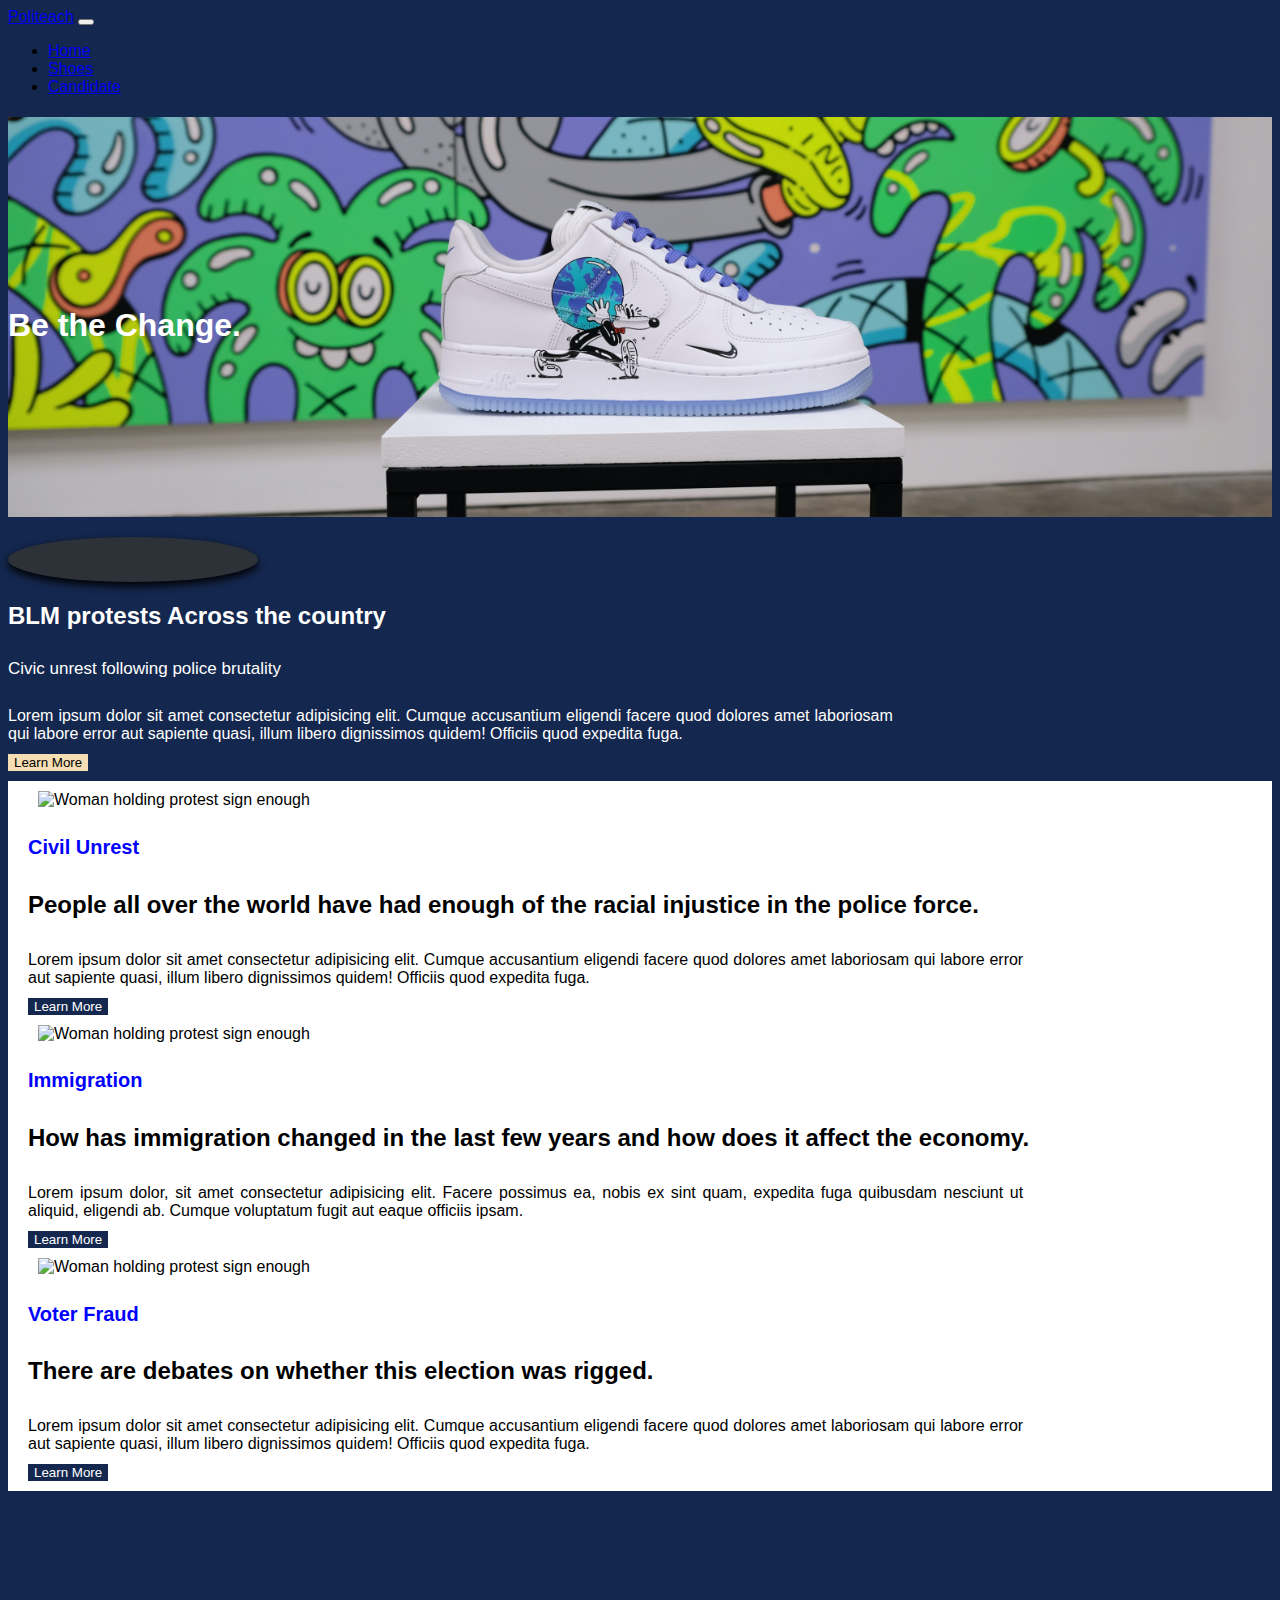
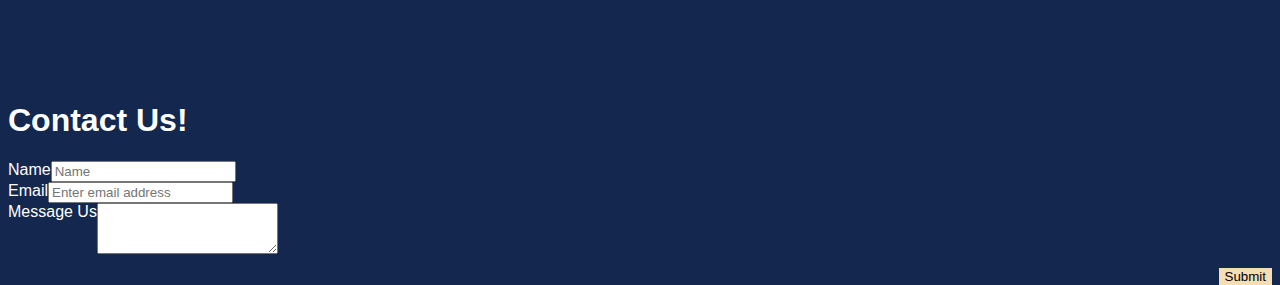
==== index.html @ 4d3fe309 "added to home page" ====
<!DOCTYPE html>
<html>
    <head>
        <title>Home Page</title>
        <!-- BOOTSTRAP CSS -->
        <link href="https://cdn.jsdelivr.net/npm/bootstrap@5.0.0-beta1/dist/css/bootstrap.min.css" rel="stylesheet" integrity="sha384-giJF6kkoqNQ00vy+HMDP7azOuL0xtbfIcaT9wjKHr8RbDVddVHyTfAAsrekwKmP1" crossorigin="anonymous">
        <!-- MY CSS -->
        <link rel="stylesheet" href="styles/styles.css">
    </head>

    <body>
      <!-- NAVIGATION -->
      <nav class="navbar navbar-expand-md navbar-dark">
        <!-- Brand -->
        <a class="navbar-brand" href="#">Politeach</a>
      
        <!-- Toggler/collapsibe Button -->
        <button class="navbar-toggler" type="button" data-toggle="collapse" data-target="#collapsibleNavbar">
          <span class="navbar-toggler-icon"></span>
        </button>
      
        <!-- Navbar links -->
        <div class="collapse navbar-collapse" id="collapsibleNavbar">
          <ul class="navbar-nav">
            <li class="nav-item">
              <a class="nav-link" href="#">Home</a>
            </li>
            <li class="nav-item">
              <a class="nav-link" href="shoes.html">Shoes</a>
            </li>
            <li class="nav-item">
              <a class="nav-link" href="Candidate.html">Candidate</a>
            </li>
          </ul>
        </div>
      </nav>
      <!-- Jumbotron -->
      <div class="jumbotron jumbotron-fluid">
        <div class="container">
          <h1 class="display-4 text-center">Be the Change.</h1>
        </div>
      </div>
      <!--Most popular or recent news article -->
      <section id="news">
        <div class="row">
          <div class="col-md-6">
            <div class="container">
              <div class="halfCircle"></div>
            </div>
          </div>
          <div class="col-md-6 .offset-md-4">
            <div class="container">
              <div class="news-article">
                <div class="news-info">
                  <h2>BLM protests Across the country</h2>
                  <h5>Civic unrest following police brutality</h5>
                  <p>Lorem ipsum dolor sit amet consectetur adipisicing elit. Cumque accusantium eligendi facere quod dolores amet laboriosam qui labore error aut sapiente quasi, illum libero dignissimos quidem! Officiis quod expedita fuga.</p>
                  <button type="button" class="btn btn-primary">Learn More</button>
                </div>
              </div>
            </div>
          </div>
        </div>
      </section>
      <!--Cards with news articles -->
      <section id="news-cards">
        <div class="row">
          <div class="col-lg-4 col-md-4 col-sm-6 col-xs-12">
            <div class="candidate">
                <div class="news-img">
                    <img src="./styles/images/enough.jpeg" alt="Woman holding protest sign enough" style="width: 350px; height: 250px;">
                </div>
                <div class="news-card">
                    <div class="news-content">
                        <h2>Civil Unrest</h2>
                        <h4>People all over the world have had enough of the racial injustice in the police force.</h3>
                        <p>Lorem ipsum dolor sit amet consectetur adipisicing elit. Cumque accusantium eligendi facere quod dolores amet laboriosam qui labore error aut sapiente quasi, illum libero dignissimos quidem! Officiis quod expedita fuga.</p>
                        <button type="button" class="btn btn-secondary">Learn More</button>
                    </div>
                </div>
            </div>
          </div>
          <div class="col-lg-4 col-md-4 col-sm-6 col-xs-12">
            <div class="candidate">
                <div class="news-img">
                    <img src="./styles/images/immigrant.jpeg" alt="Woman holding protest sign enough" style="width: 350px; height: 250px;">
                </div>
                <div class="news-card">
                    <div class="news-content">
                        <h2>Immigration</h2>
                        <h4>How has immigration changed in the last few years and how does it affect the economy.</h4>
                        <p>Lorem ipsum dolor, sit amet consectetur adipisicing elit. Facere possimus ea, nobis ex sint quam, expedita fuga quibusdam nesciunt ut aliquid, eligendi ab. Cumque voluptatum fugit aut eaque officiis ipsam.</p>
                        <button type="button" class="btn btn-secondary">Learn More</button>
                    </div>
                </div>
            </div>
          </div>
          <div class="col-lg-4 col-md-4 col-sm-6 col-xs-12">
            <div class="candidate">
                <div class="news-img">
                    <img src="./styles/images/voting.jpeg" alt="Woman holding protest sign enough" style="width: 350px; height: 250px;">
                </div>
                <div class="news-card">
                    <div class="news-content">
                        <h2>Voter Fraud</h2>
                        <h4>There are debates on whether this election was rigged.</h3>
                        <p>Lorem ipsum dolor sit amet consectetur adipisicing elit. Cumque accusantium eligendi facere quod dolores amet laboriosam qui labore error aut sapiente quasi, illum libero dignissimos quidem! Officiis quod expedita fuga.</p>
                        <button type="button" class="btn btn-secondary">Learn More</button>
                    </div>
                </div>
            </div>
          </div>
        </div>
      </section>
      <!--Contact Form -->
      <section id="contact">
        <div class="container">
          <div class="row text-white">
              <div class="col-xl-5 col-lg-6 col-md-8 col-sm-10 mx-auto text-center form p-4">
                  <h1 class="display-4 py-2 text-truncate">Contact Us!</h1>
                  <div class="px-2">
                      <form action="" class="justify-content-center">
                          <div class="form-group">
                              <label class="sr-only">Name</label>
                              <input type="text" class="form-control" placeholder="Name">
                          </div>
                          <div class="form-group">
                              <label class="sr-only">Email</label>
                              <input type="text" class="form-control" placeholder="Enter email address">
                          </div>
                          <div class="form-group">
                            <label for="exampleFormControlTextarea1" class="form-label">Message Us</label>
                            <textarea class="form-control" id="exampleFormControlTextarea1" rows="3"></textarea>
                        </div>
                          <button type="submit" class="btn btn-primary btn-lg">Submit</button>
                      </form>
                    </div>
                  </div>
              </div>
          </div>
        </div>
      </section>
      <script src="https://cdn.jsdelivr.net/npm/bootstrap@5.0.0-beta1/dist/js/bootstrap.bundle.min.js" integrity="sha384-ygbV9kiqUc6oa4msXn9868pTtWMgiQaeYH7/t7LECLbyPA2x65Kgf80OJFdroafW" crossorigin="anonymous"></script>
    </body>
</html>
---- styles/styles.css ----
html{
    height: 100%;
}
body{
    height: 100%;
    overflow-x: hidden;
    font-family: 'Lato', sans-serif;
    background-color: #14274E;
}
.navbar{
    background-color: #14274E;
}
.jumbotron{
    height: 400px;
    background: url(../images/banner.jpg);
    background-size: cover;
    background-repeat: no-repeat;
    background-position-x: center;
    background-position-y: center;
}
.display-4{
    padding-top: 15%;
    color: white;
}
.news-img img{
    left: 0;
    margin: 0;
    height: 300px;
}
.halfCircle{
    height:45px;
    width:250px;
    transform: rotate(180deg);
    border-radius: 70%;
    -moz-border-radius: 70%;
    -webkit-border-radius: 70%;
    box-shadow: 0px -4px 8px #000000;
    background:rgb(44, 50, 56);
}
.news-info{
    color: white;
}
.news-info h5{
    font-size: 17px;
    font-weight: lighter;
}
.news-info p{
    width: 70%;
    margin: 0;
    text-align: justify;
    margin-bottom: 10px;
}
.btn{
    background-color: wheat;
    color: black;
    border: none;
    border-radius: none;
}
#news{
    margin-top: 20px;
}
section{
    margin-bottom: 10px;
}

#news-cards{
    background-color: white;
    padding-bottom: 10px;
    padding-left: 20px;
}
.news-img{
    padding: 10px;
}
.news-card h2{
    color: blue;
    font-size: 20px;
    font-weight: bolder;
}
.news-card h4{
    font-size: 24px;
    font-weight: bolder;
}
.news-card p{
    width: 80%;
    margin: 0;
    text-align: justify;
    margin-bottom: 10px;
}.btn-primary:hover{
    background-color: #6c757d;
}
.btn-secondary{
    background-color: #14274E;
    color: white;
}
#contact{
    margin-top: 0;
    margin-bottom: 15%;
    color: white;
}
.mb-3{
    width: 50%;
}
.btn-lg{
    margin-top: 10px;
    float: right;
}
.btn-lg:hover{
    background-color: #6c757d;
}
label{
    float: left;
}
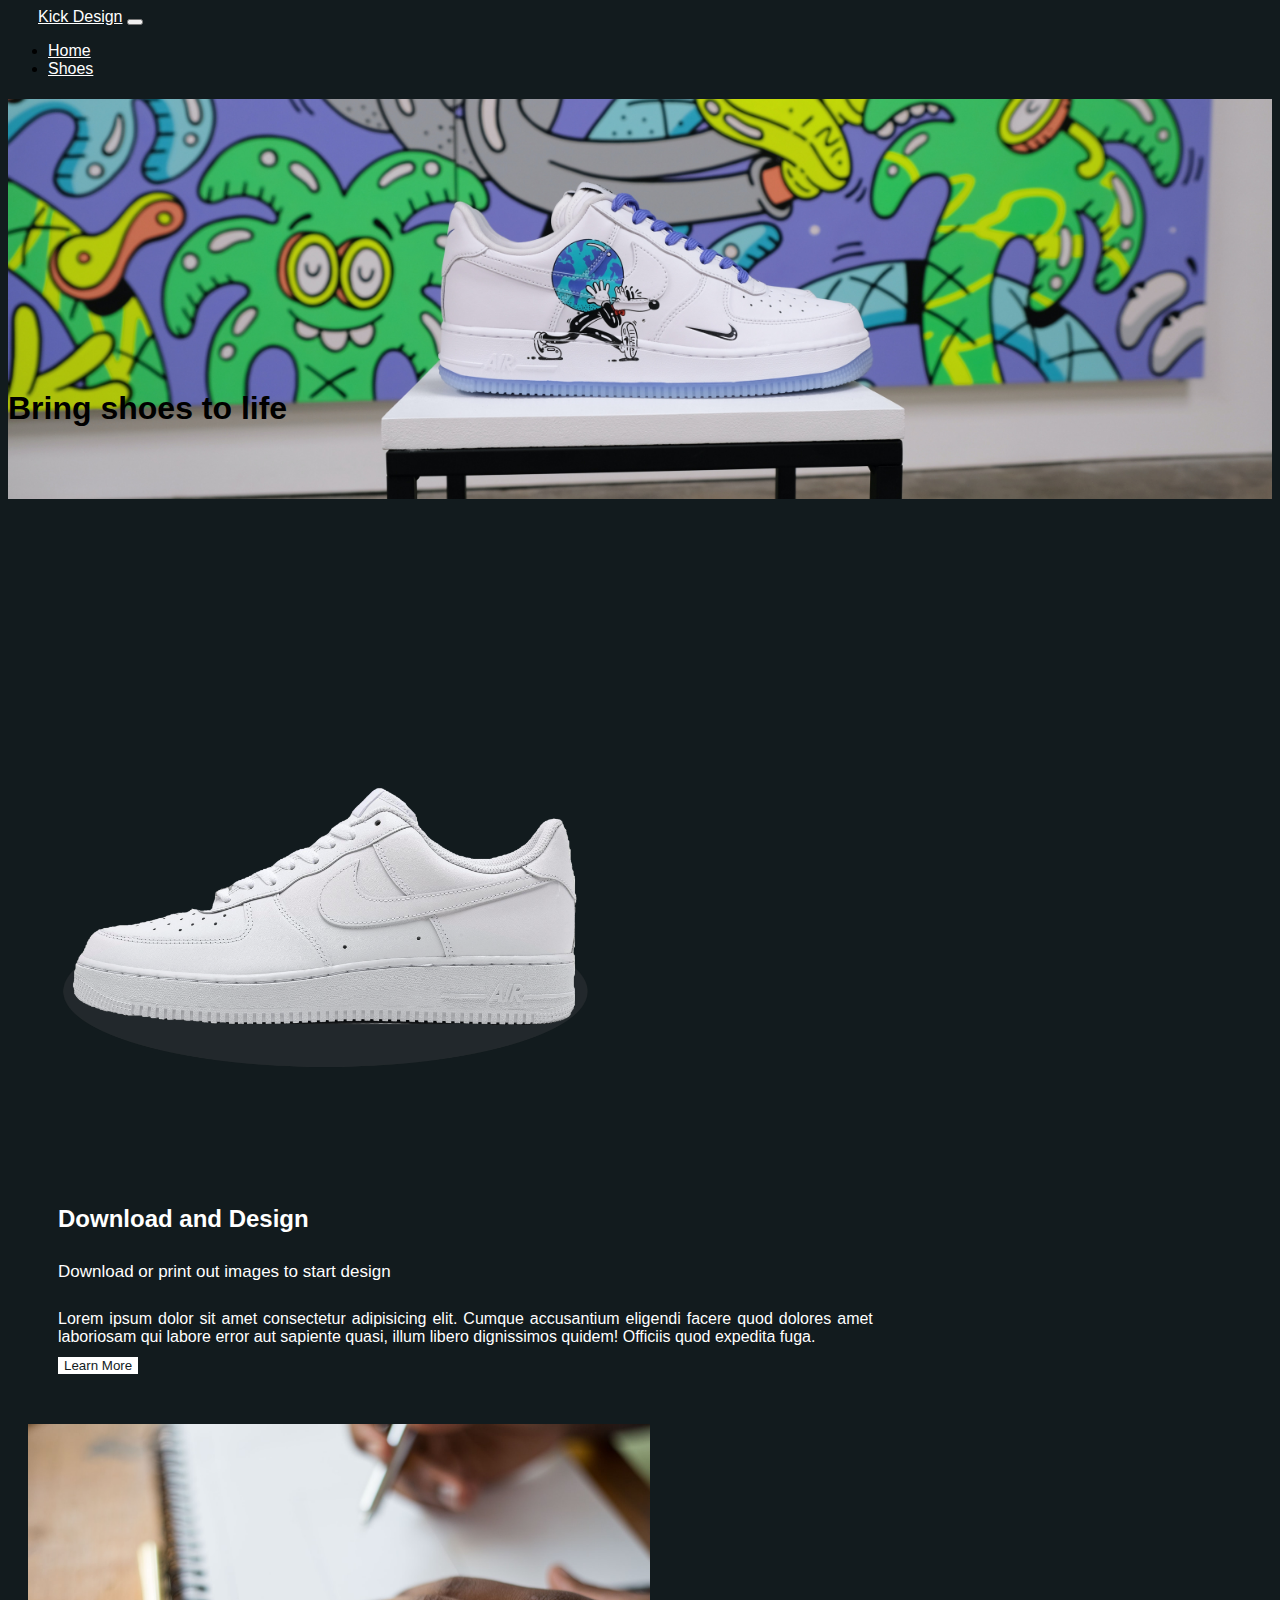
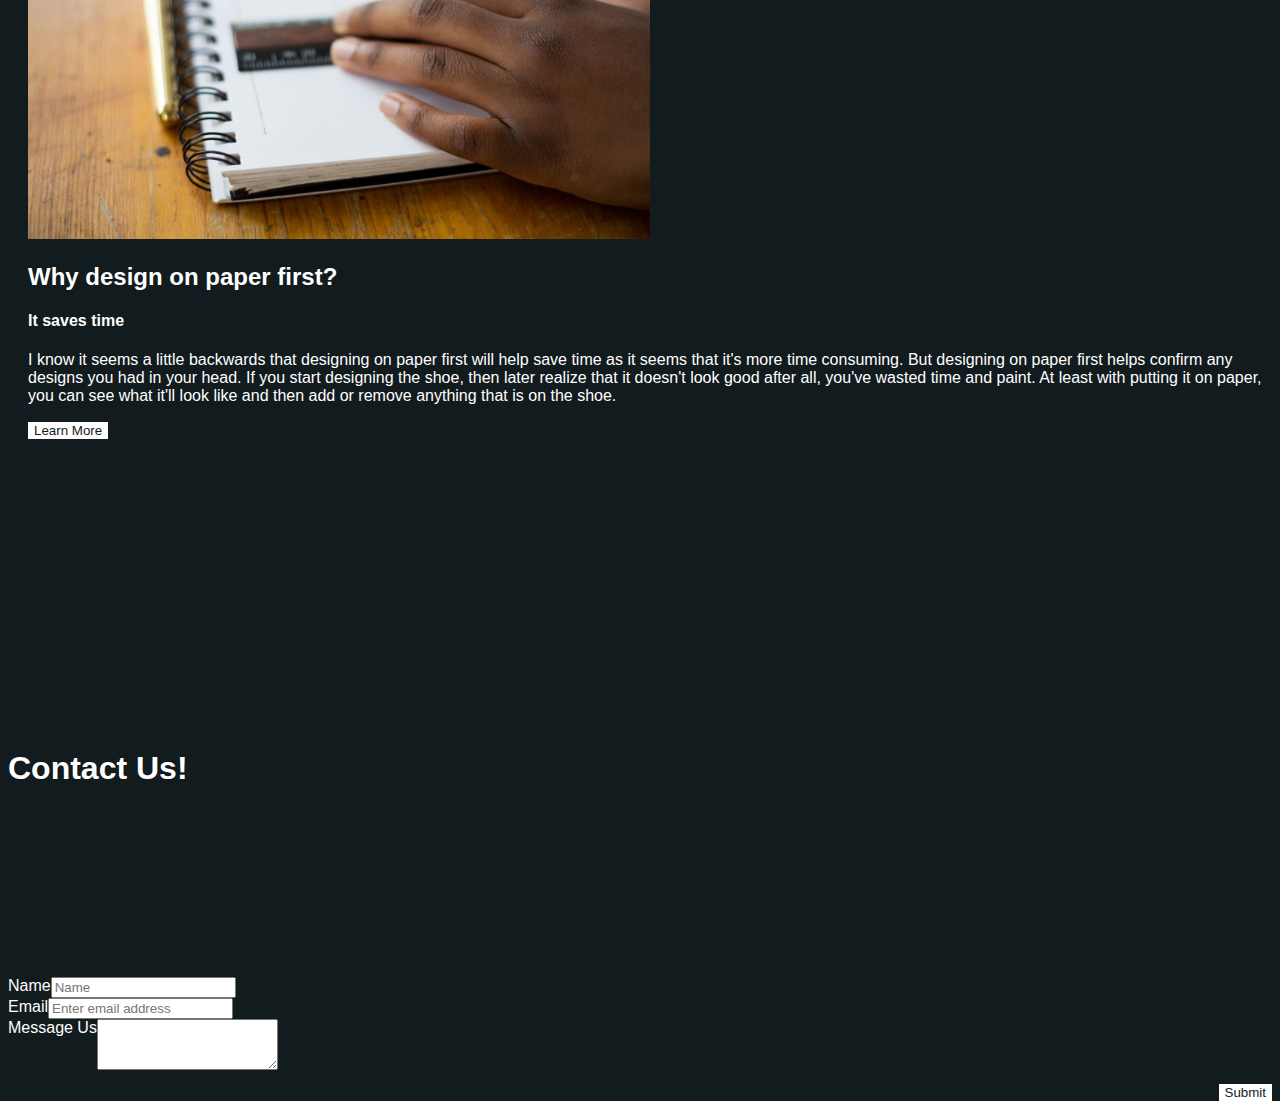
==== commit e86f330c: "updated home page" ====
--- a/index.html
+++ b/index.html
@@ -12,7 +12,7 @@
       <!-- NAVIGATION -->
       <nav class="navbar navbar-expand-md navbar-dark">
         <!-- Brand -->
-        <a class="navbar-brand" href="#">Politeach</a>
+        <a class="navbar-brand" href="#">Kick Design</a>
       
         <!-- Toggler/collapsibe Button -->
         <button class="navbar-toggler" type="button" data-toggle="collapse" data-target="#collapsibleNavbar">
@@ -28,16 +28,13 @@
             <li class="nav-item">
               <a class="nav-link" href="shoes.html">Shoes</a>
             </li>
-            <li class="nav-item">
-              <a class="nav-link" href="Candidate.html">Candidate</a>
-            </li>
           </ul>
         </div>
       </nav>
       <!-- Jumbotron -->
       <div class="jumbotron jumbotron-fluid">
         <div class="container">
-          <h1 class="display-4 text-center">Be the Change.</h1>
+          <h1 class="display-4 text-center">Bring shoes to life</h1>
         </div>
       </div>
       <!--Most popular or recent news article -->
@@ -45,15 +42,17 @@
         <div class="row">
           <div class="col-md-6">
             <div class="container">
-              <div class="halfCircle"></div>
+              <div class="image">
+                  <img src="./images/AF1S.png" alt="">
+              </div>
             </div>
           </div>
           <div class="col-md-6 .offset-md-4">
             <div class="container">
               <div class="news-article">
                 <div class="news-info">
-                  <h2>BLM protests Across the country</h2>
-                  <h5>Civic unrest following police brutality</h5>
+                  <h2>Download and Design</h2>
+                  <h5>Download or print out images to start design</h5>
                   <p>Lorem ipsum dolor sit amet consectetur adipisicing elit. Cumque accusantium eligendi facere quod dolores amet laboriosam qui labore error aut sapiente quasi, illum libero dignissimos quidem! Officiis quod expedita fuga.</p>
                   <button type="button" class="btn btn-primary">Learn More</button>
                 </div>
@@ -62,54 +61,32 @@
           </div>
         </div>
       </section>
-      <!--Cards with news articles -->
-      <section id="news-cards">
+      <!--Cards with tips -->
+      <section id="custom-tip">
         <div class="row">
-          <div class="col-lg-4 col-md-4 col-sm-6 col-xs-12">
-            <div class="candidate">
-                <div class="news-img">
-                    <img src="./styles/images/enough.jpeg" alt="Woman holding protest sign enough" style="width: 350px; height: 250px;">
+            <div class="col-md-6">
+                <div class="container">
+                  <div class="image">
+                      <img src="./images/paper-design.jpeg" alt="">
+                  </div>
                 </div>
-                <div class="news-card">
-                    <div class="news-content">
-                        <h2>Civil Unrest</h2>
-                        <h4>People all over the world have had enough of the racial injustice in the police force.</h3>
-                        <p>Lorem ipsum dolor sit amet consectetur adipisicing elit. Cumque accusantium eligendi facere quod dolores amet laboriosam qui labore error aut sapiente quasi, illum libero dignissimos quidem! Officiis quod expedita fuga.</p>
+              </div>
+              <div class="col-md-6 .offset-md-4">
+                <div class="container">
+                  <div class="news-article">
+                    <div class="custom-tips">
+                        <h2>Why design on paper first?</h2>
+                        <h4>It saves time</h4>
+                        <p>I know it seems a little backwards that designing on paper first will help save time as it seems that it's more time consuming. But 
+                           designing on paper first helps confirm any designs you had in your head. If you start designing the shoe, then later realize that it
+                           doesn't look good after all, you've wasted time and paint. At least with putting it on paper, you can see what it'll look like and then 
+                           add or remove anything that is on the shoe.
+                        </p>
                         <button type="button" class="btn btn-secondary">Learn More</button>
                     </div>
+                  </div>
                 </div>
-            </div>
-          </div>
-          <div class="col-lg-4 col-md-4 col-sm-6 col-xs-12">
-            <div class="candidate">
-                <div class="news-img">
-                    <img src="./styles/images/immigrant.jpeg" alt="Woman holding protest sign enough" style="width: 350px; height: 250px;">
-                </div>
-                <div class="news-card">
-                    <div class="news-content">
-                        <h2>Immigration</h2>
-                        <h4>How has immigration changed in the last few years and how does it affect the economy.</h4>
-                        <p>Lorem ipsum dolor, sit amet consectetur adipisicing elit. Facere possimus ea, nobis ex sint quam, expedita fuga quibusdam nesciunt ut aliquid, eligendi ab. Cumque voluptatum fugit aut eaque officiis ipsam.</p>
-                        <button type="button" class="btn btn-secondary">Learn More</button>
-                    </div>
-                </div>
-            </div>
-          </div>
-          <div class="col-lg-4 col-md-4 col-sm-6 col-xs-12">
-            <div class="candidate">
-                <div class="news-img">
-                    <img src="./styles/images/voting.jpeg" alt="Woman holding protest sign enough" style="width: 350px; height: 250px;">
-                </div>
-                <div class="news-card">
-                    <div class="news-content">
-                        <h2>Voter Fraud</h2>
-                        <h4>There are debates on whether this election was rigged.</h3>
-                        <p>Lorem ipsum dolor sit amet consectetur adipisicing elit. Cumque accusantium eligendi facere quod dolores amet laboriosam qui labore error aut sapiente quasi, illum libero dignissimos quidem! Officiis quod expedita fuga.</p>
-                        <button type="button" class="btn btn-secondary">Learn More</button>
-                    </div>
-                </div>
-            </div>
-          </div>
+              </div>
         </div>
       </section>
       <!--Contact Form -->
@@ -117,7 +94,7 @@
         <div class="container">
           <div class="row text-white">
               <div class="col-xl-5 col-lg-6 col-md-8 col-sm-10 mx-auto text-center form p-4">
-                  <h1 class="display-4 py-2 text-truncate">Contact Us!</h1>
+                  <h1 class="display-4 py-2 text-truncate" id="contact">Contact Us!</h1>
                   <div class="px-2">
                       <form action="" class="justify-content-center">
                           <div class="form-group">
--- a/styles/styles.css
+++ b/styles/styles.css
@@ -5,10 +5,10 @@
     height: 100%;
     overflow-x: hidden;
     font-family: 'Lato', sans-serif;
-    background-color: #14274E;
+    background-color: #121b1e;
 }
 .navbar{
-    background-color: #14274E;
+    background-color: #121b1e;
 }
 .jumbotron{
     height: 400px;
@@ -19,26 +19,15 @@
     background-position-y: center;
 }
 .display-4{
-    padding-top: 15%;
-    color: white;
+    padding-top: 23%;
+    color: black;
 }
 .news-img img{
-    left: 0;
-    margin: 0;
-    height: 300px;
-}
-.halfCircle{
-    height:45px;
-    width:250px;
-    transform: rotate(180deg);
-    border-radius: 70%;
-    -moz-border-radius: 70%;
-    -webkit-border-radius: 70%;
-    box-shadow: 0px -4px 8px #000000;
-    background:rgb(44, 50, 56);
+    margin-left: 35%;
 }
 .news-info{
     color: white;
+    margin: 50px;
 }
 .news-info h5{
     font-size: 17px;
@@ -46,51 +35,32 @@
 }
 .news-info p{
     width: 70%;
-    margin: 0;
     text-align: justify;
     margin-bottom: 10px;
 }
-.btn{
-    background-color: wheat;
-    color: black;
-    border: none;
-    border-radius: none;
-}
 #news{
     margin-top: 20px;
+    margin-bottom: 50px;
 }
 section{
     margin-bottom: 10px;
 }
 
-#news-cards{
-    background-color: white;
+#custom-tip{
     padding-bottom: 10px;
     padding-left: 20px;
+    color: white;
 }
 .news-img{
     padding: 10px;
 }
-.news-card h2{
-    color: blue;
-    font-size: 20px;
-    font-weight: bolder;
-}
-.news-card h4{
-    font-size: 24px;
-    font-weight: bolder;
-}
-.news-card p{
-    width: 80%;
-    margin: 0;
-    text-align: justify;
-    margin-bottom: 10px;
-}.btn-primary:hover{
+.btn-primary:hover{
     background-color: #6c757d;
 }
-.btn-secondary{
-    background-color: #14274E;
-    color: white;
+.btn,.btn-primary{
+    background-color: white;
+    color: rgb(18, 27, 30);
+    border: none;
 }
 #contact{
     margin-top: 0;
@@ -109,4 +79,17 @@
 }
 label{
     float: left;
+}
+.navbar-dark .navbar-nav .nav-link {
+    color: rgba(255,255,255);
+}
+.navbar-dark .navbar-brand {
+    padding-left: 30px;
+    color: #fff;
+}
+img, svg{
+    width: 50%;
+}
+#contact{
+    color: white;
 }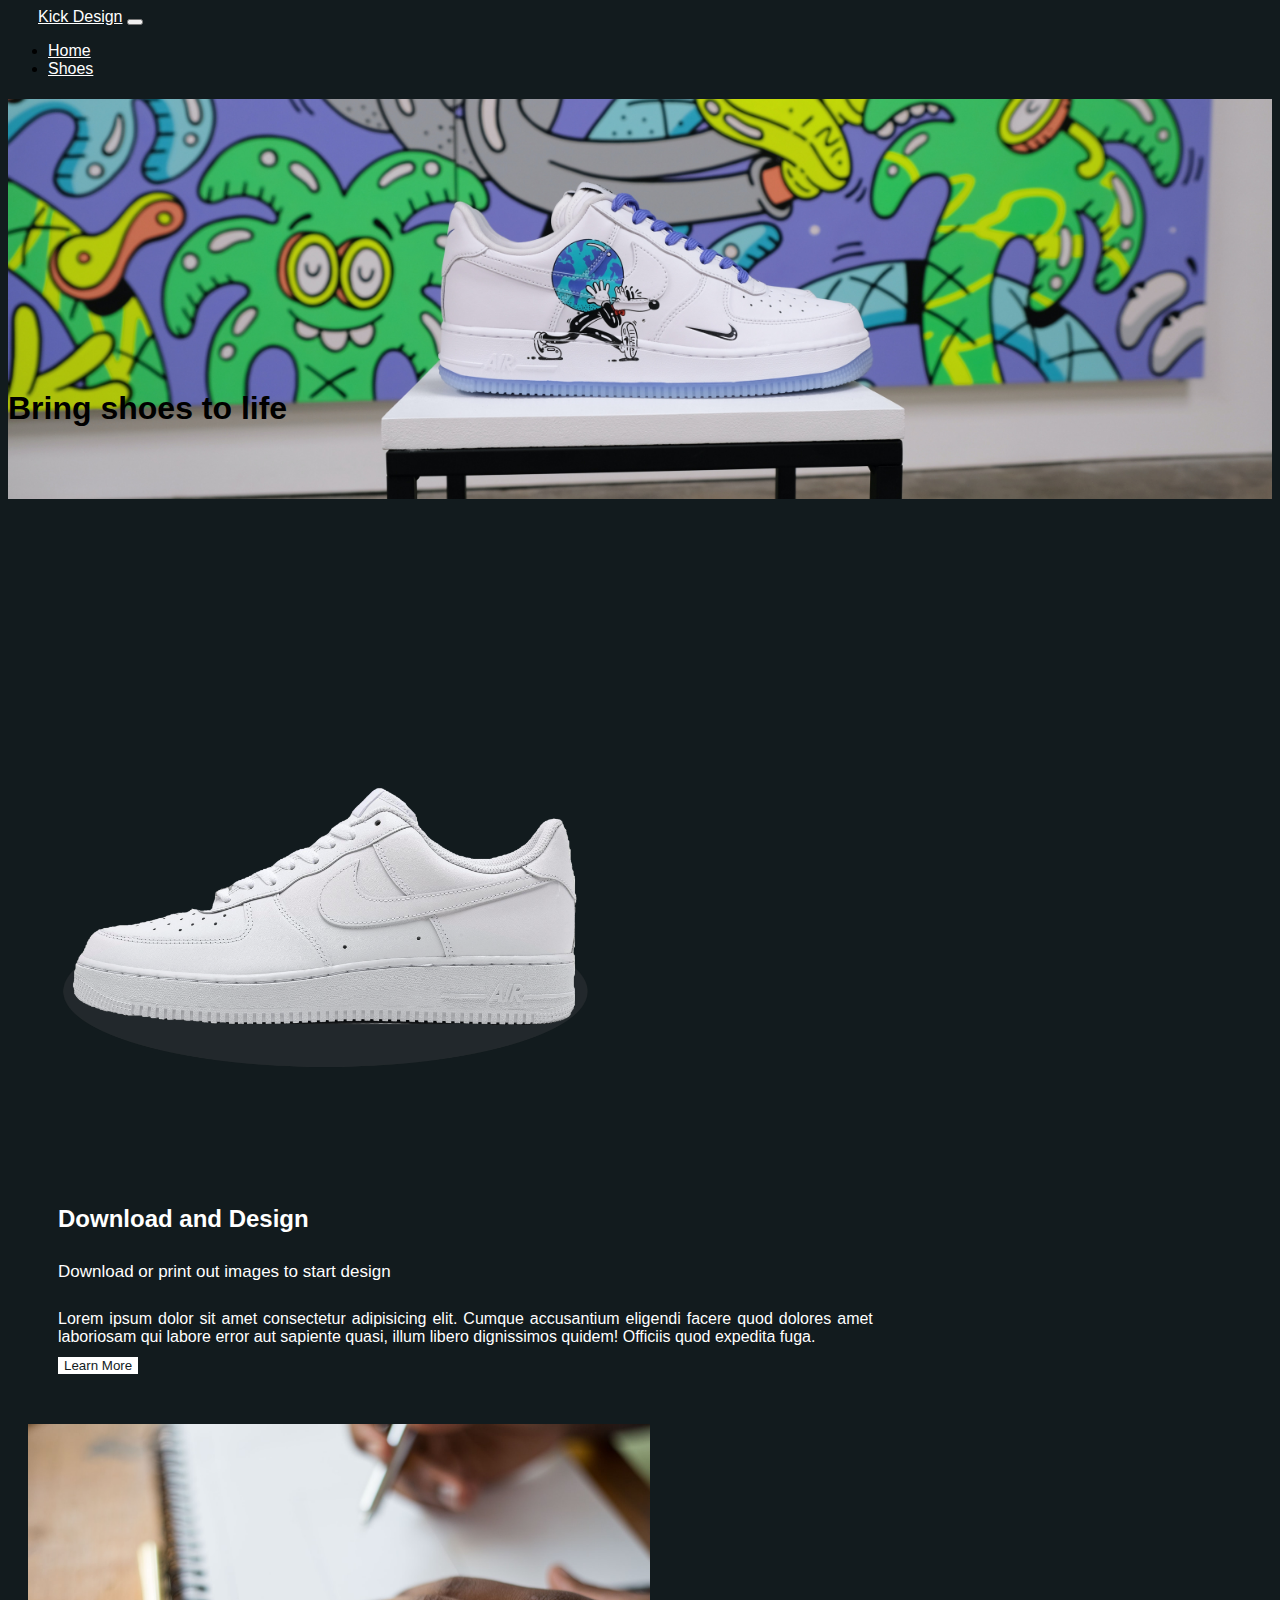
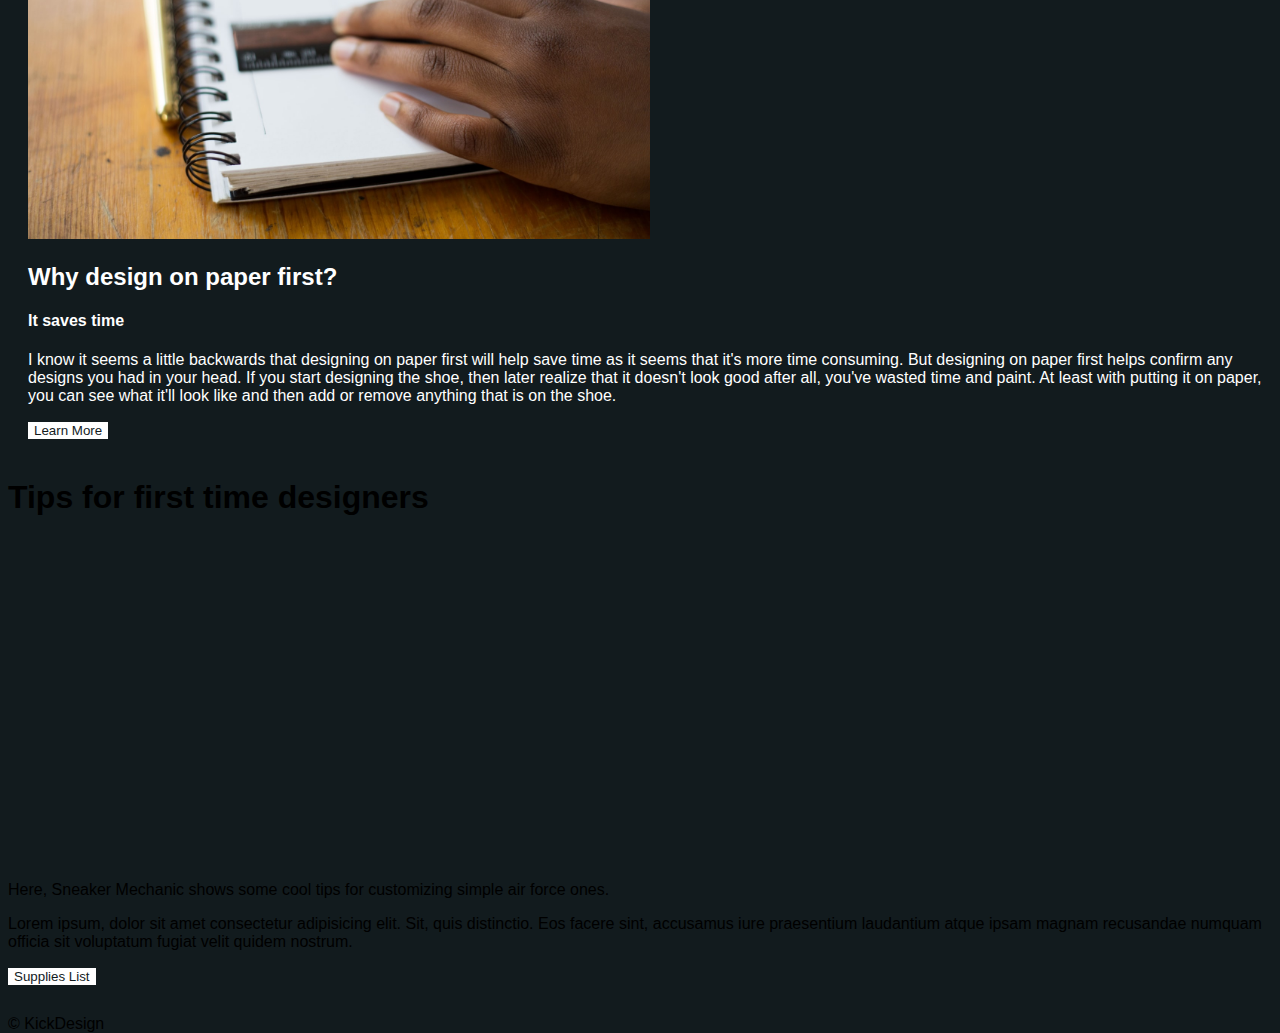
==== commit 6e77285f: "added resources" ====
--- a/index.html
+++ b/index.html
@@ -82,41 +82,35 @@
                            doesn't look good after all, you've wasted time and paint. At least with putting it on paper, you can see what it'll look like and then 
                            add or remove anything that is on the shoe.
                         </p>
-                        <button type="button" class="btn btn-secondary">Learn More</button>
+                        <button type="button" class="btn btn-primary">Learn More</button>
                     </div>
                   </div>
                 </div>
               </div>
         </div>
       </section>
-      <!--Contact Form -->
-      <section id="contact">
+      <!-- Tips for first time designers -->
+      <section id="Learn">
         <div class="container">
-          <div class="row text-white">
-              <div class="col-xl-5 col-lg-6 col-md-8 col-sm-10 mx-auto text-center form p-4">
-                  <h1 class="display-4 py-2 text-truncate" id="contact">Contact Us!</h1>
-                  <div class="px-2">
-                      <form action="" class="justify-content-center">
-                          <div class="form-group">
-                              <label class="sr-only">Name</label>
-                              <input type="text" class="form-control" placeholder="Name">
-                          </div>
-                          <div class="form-group">
-                              <label class="sr-only">Email</label>
-                              <input type="text" class="form-control" placeholder="Enter email address">
-                          </div>
-                          <div class="form-group">
-                            <label for="exampleFormControlTextarea1" class="form-label">Message Us</label>
-                            <textarea class="form-control" id="exampleFormControlTextarea1" rows="3"></textarea>
-                        </div>
-                          <button type="submit" class="btn btn-primary btn-lg">Submit</button>
-                      </form>
-                    </div>
-                  </div>
-              </div>
+          <div class="row text-center text-white">
+            <h1>Tips for first time designers</h1>
+            <div class="col-md-6">
+              <iframe width="560" height="315" src="https://www.youtube.com/embed/tXuvyjEZb5w" frameborder="0" allow="accelerometer; autoplay; clipboard-write; encrypted-media; gyroscope; picture-in-picture" allowfullscreen></iframe>
+            </div>
+            <div class="col-md-6">
+              <p id="p">Here, Sneaker Mechanic shows some cool tips for customizing simple air force ones.</p>
+              <p id="p">Lorem ipsum, dolor sit amet consectetur adipisicing elit. Sit, quis distinctio. Eos facere sint, accusamus iure praesentium 
+              laudantium atque ipsam magnam recusandae numquam officia sit voluptatum fugiat velit quidem nostrum.</p>
+              <a href="https://www.amazon.com/shop/sneakermechanic">
+              <button class="btn btn-primary">Supplies List</button>
+              </a>
+            </div>
           </div>
         </div>
       </section>
+      <footer>
+        <div class="text-center text-white">&copy KickDesign</div>
+      </footer>
       <script src="https://cdn.jsdelivr.net/npm/bootstrap@5.0.0-beta1/dist/js/bootstrap.bundle.min.js" integrity="sha384-ygbV9kiqUc6oa4msXn9868pTtWMgiQaeYH7/t7LECLbyPA2x65Kgf80OJFdroafW" crossorigin="anonymous"></script>
     </body>
 </html>--- a/styles/styles.css
+++ b/styles/styles.css
@@ -42,8 +42,8 @@
     margin-top: 20px;
     margin-bottom: 50px;
 }
-section{
-    margin-bottom: 10px;
+section, h1{
+    margin-bottom: 30px;
 }
 
 #custom-tip{
@@ -61,11 +61,6 @@
     background-color: white;
     color: rgb(18, 27, 30);
     border: none;
-}
-#contact{
-    margin-top: 0;
-    margin-bottom: 15%;
-    color: white;
 }
 .mb-3{
     width: 50%;
@@ -90,6 +85,6 @@
 img, svg{
     width: 50%;
 }
-#contact{
-    color: white;
+#p{
+    text-align: left;
 }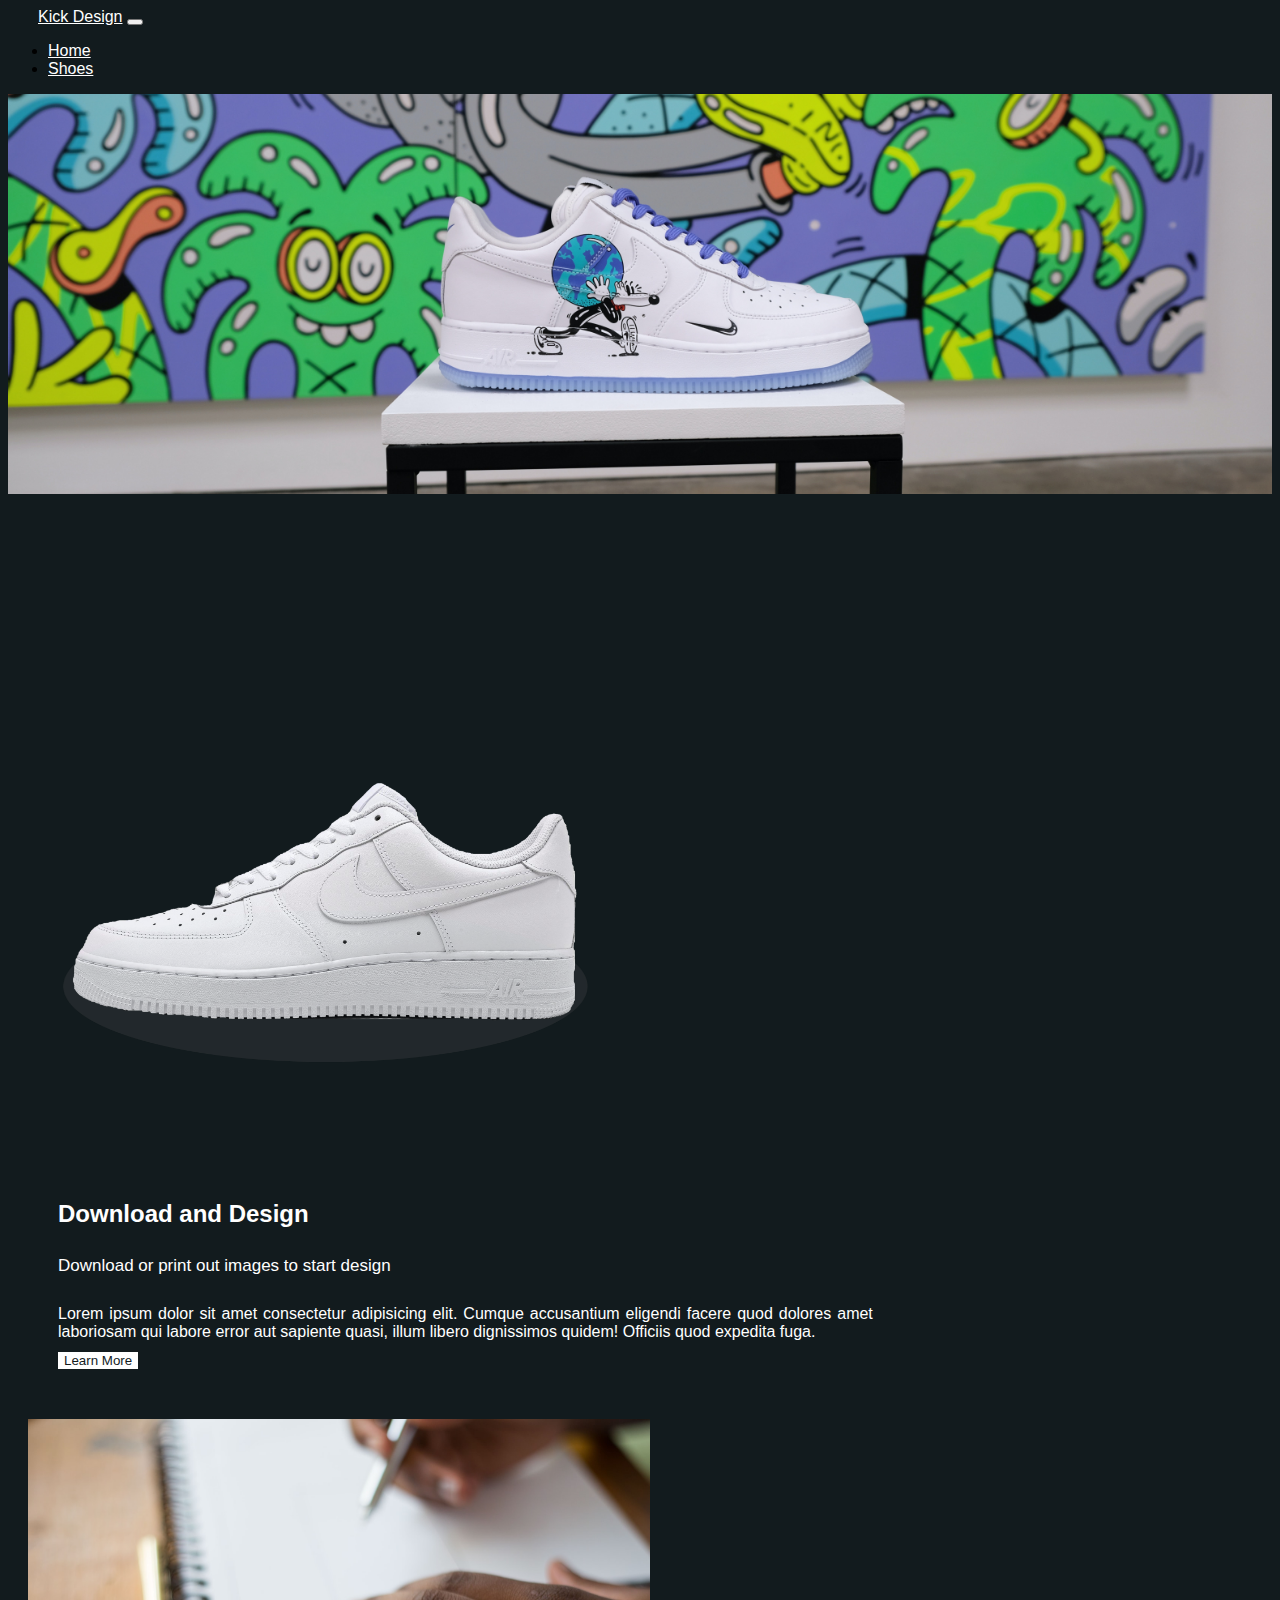
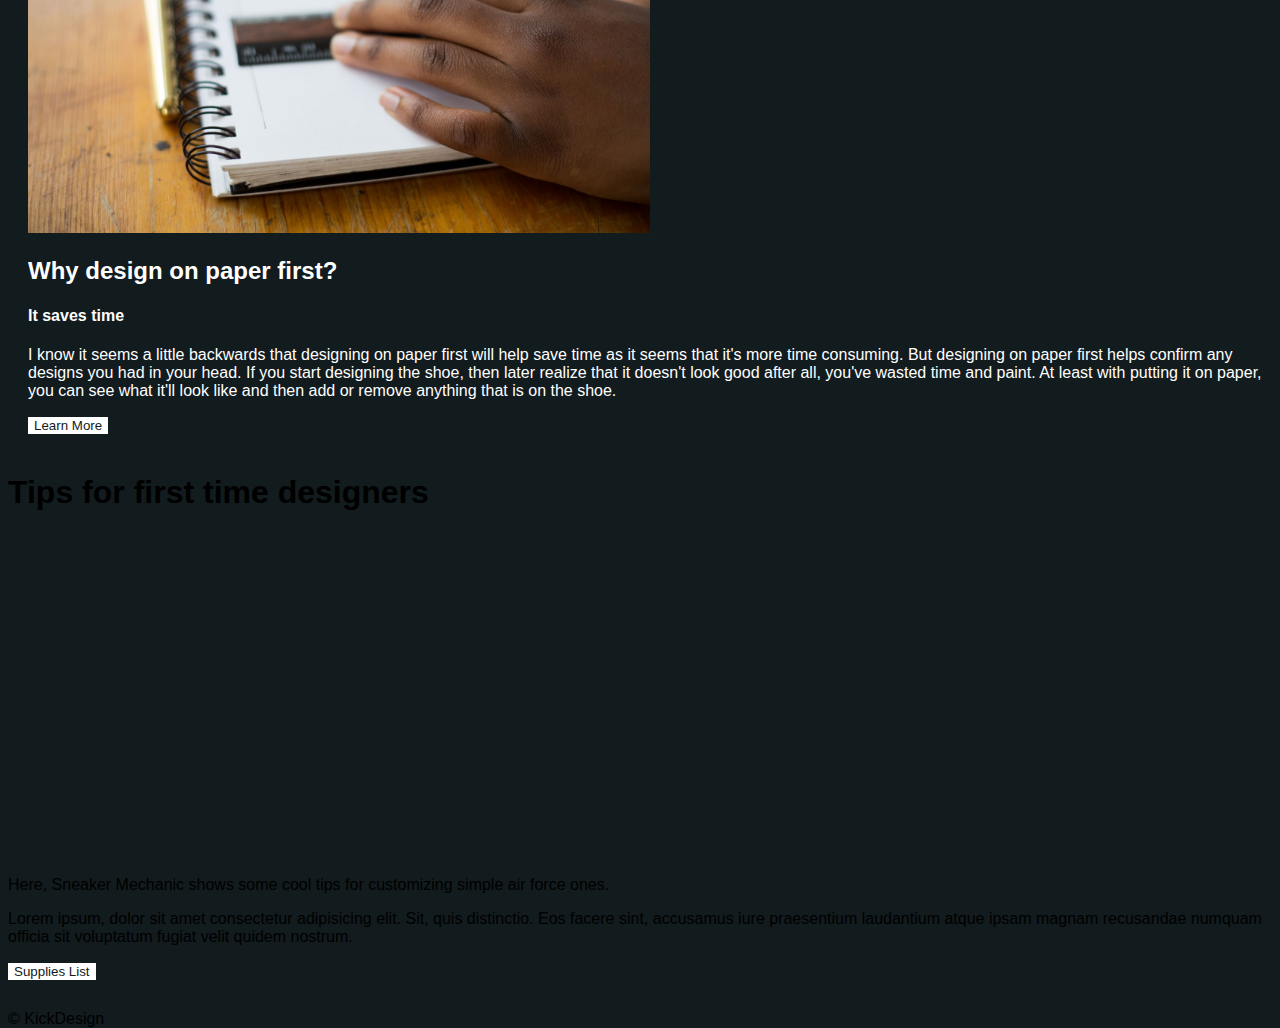
==== commit 32966956: "deleted header text" ====
--- a/index.html
+++ b/index.html
@@ -34,7 +34,6 @@
       <!-- Jumbotron -->
       <div class="jumbotron jumbotron-fluid">
         <div class="container">
-          <h1 class="display-4 text-center">Bring shoes to life</h1>
         </div>
       </div>
       <!--Most popular or recent news article -->
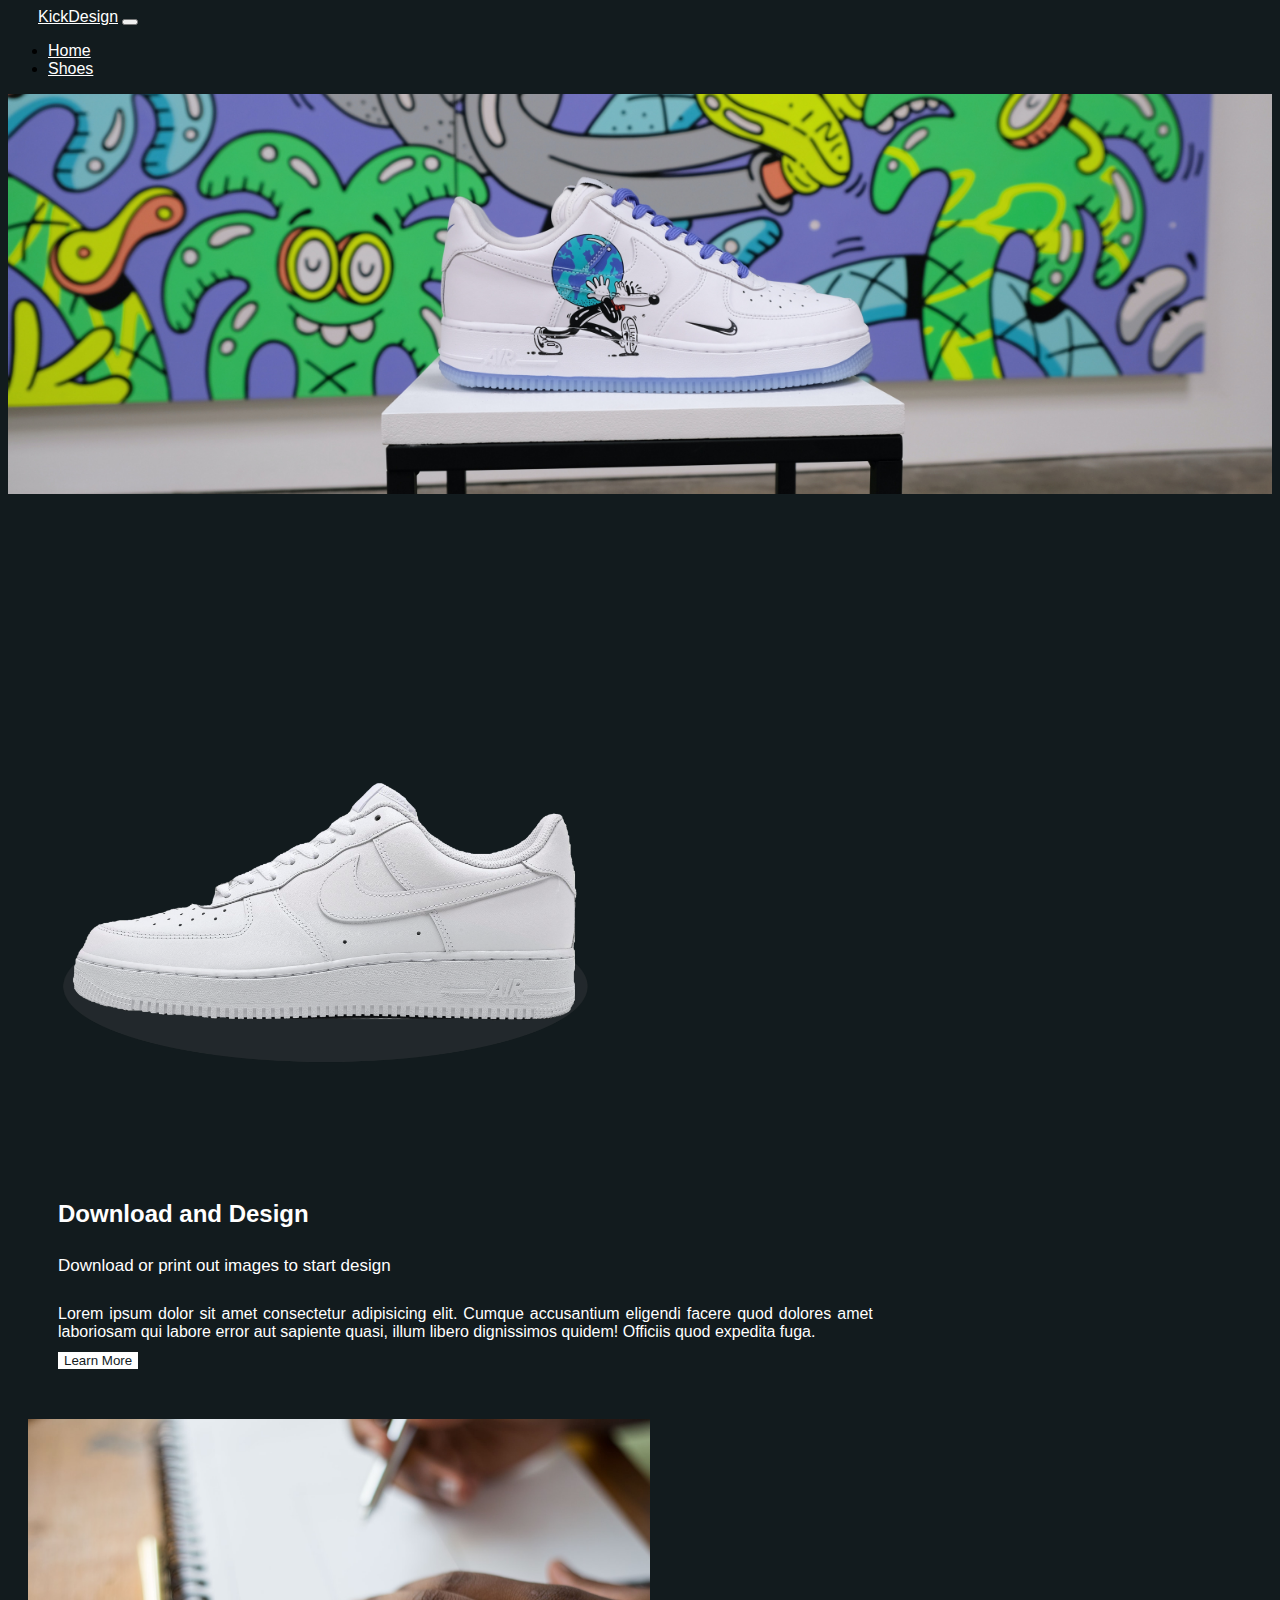
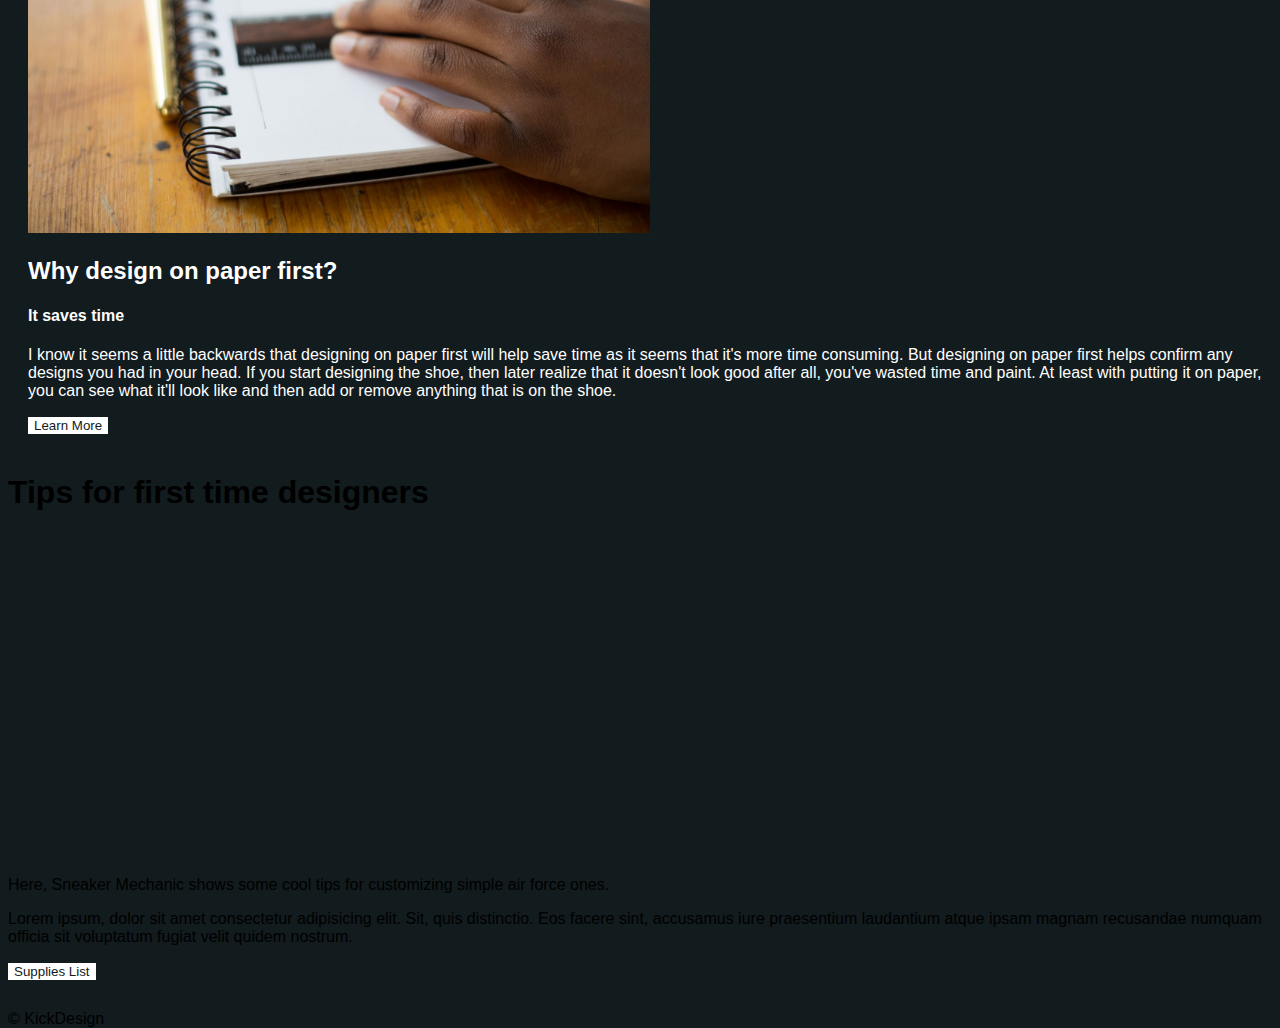
==== commit b5b4c4b2: "fixed shoe page" ====
--- a/index.html
+++ b/index.html
@@ -12,7 +12,7 @@
       <!-- NAVIGATION -->
       <nav class="navbar navbar-expand-md navbar-dark">
         <!-- Brand -->
-        <a class="navbar-brand" href="#">Kick Design</a>
+        <a class="navbar-brand" href="#">KickDesign</a>
       
         <!-- Toggler/collapsibe Button -->
         <button class="navbar-toggler" type="button" data-toggle="collapse" data-target="#collapsibleNavbar">
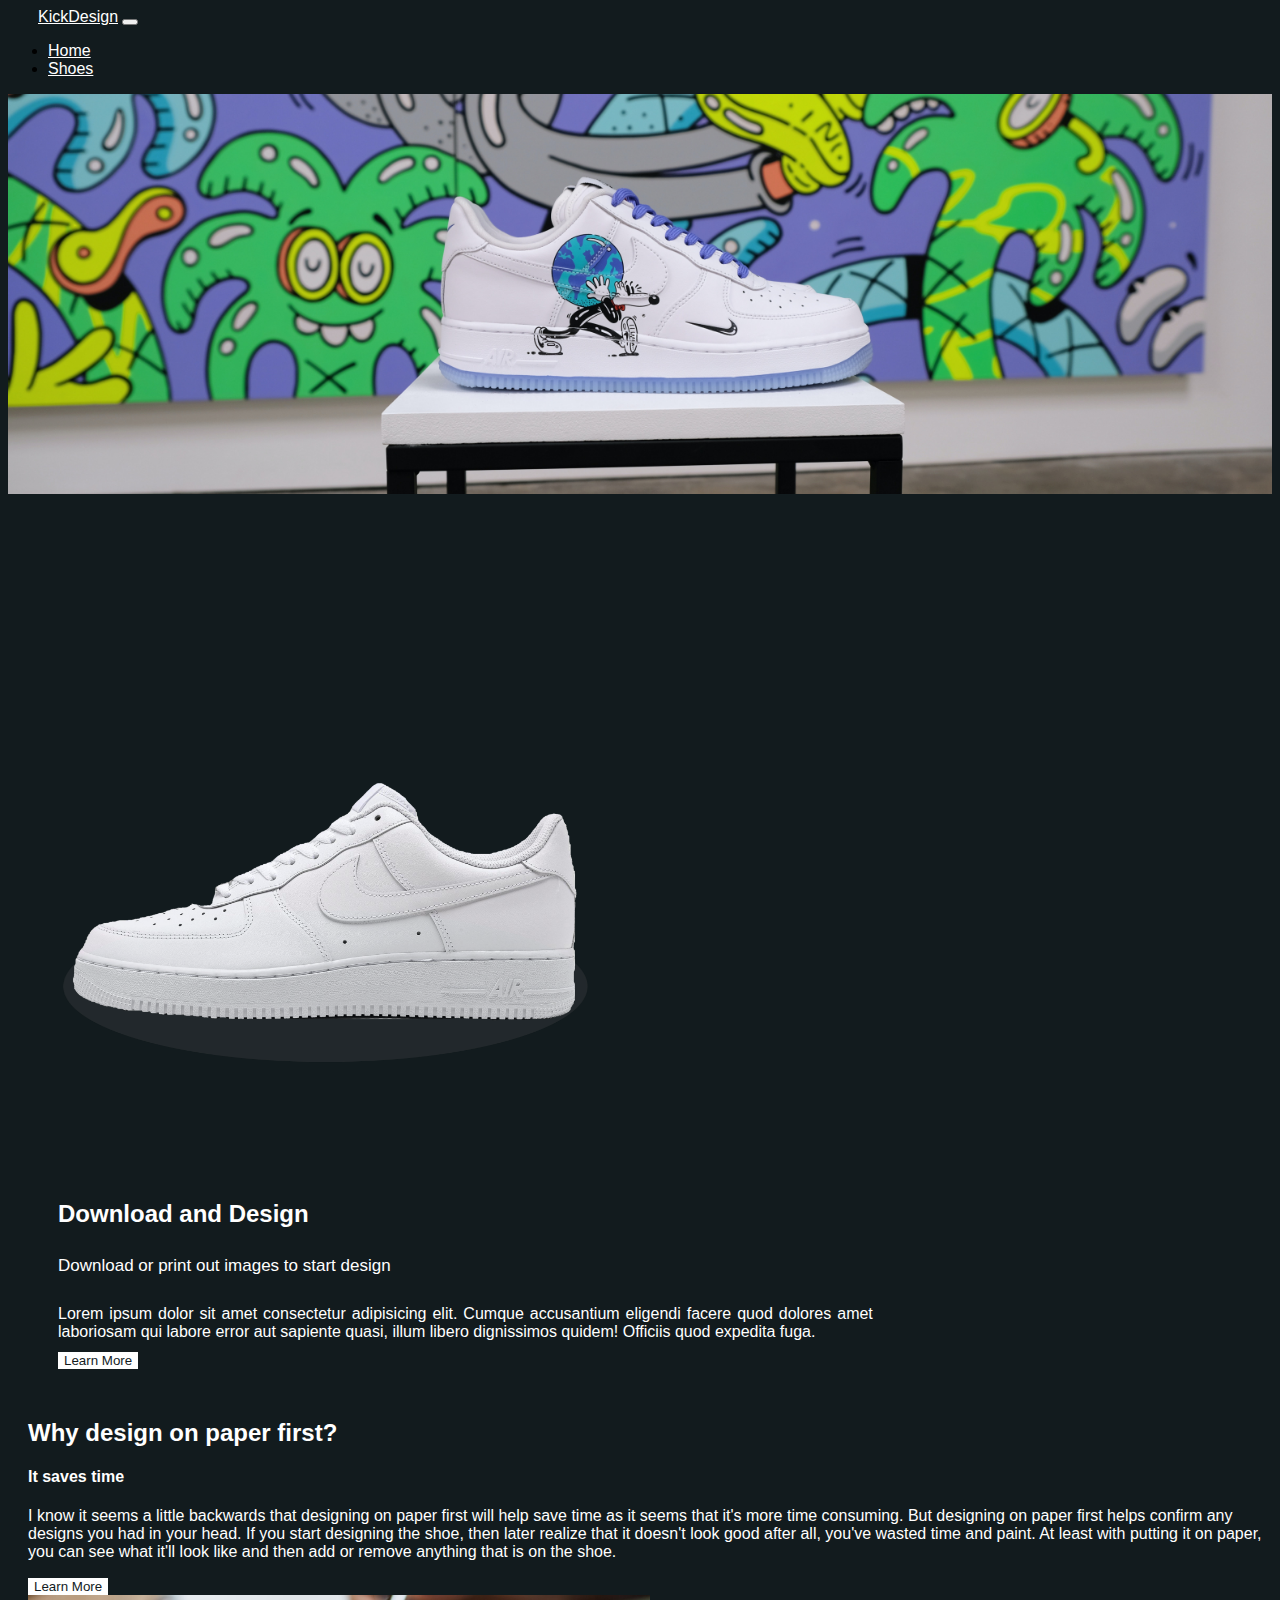
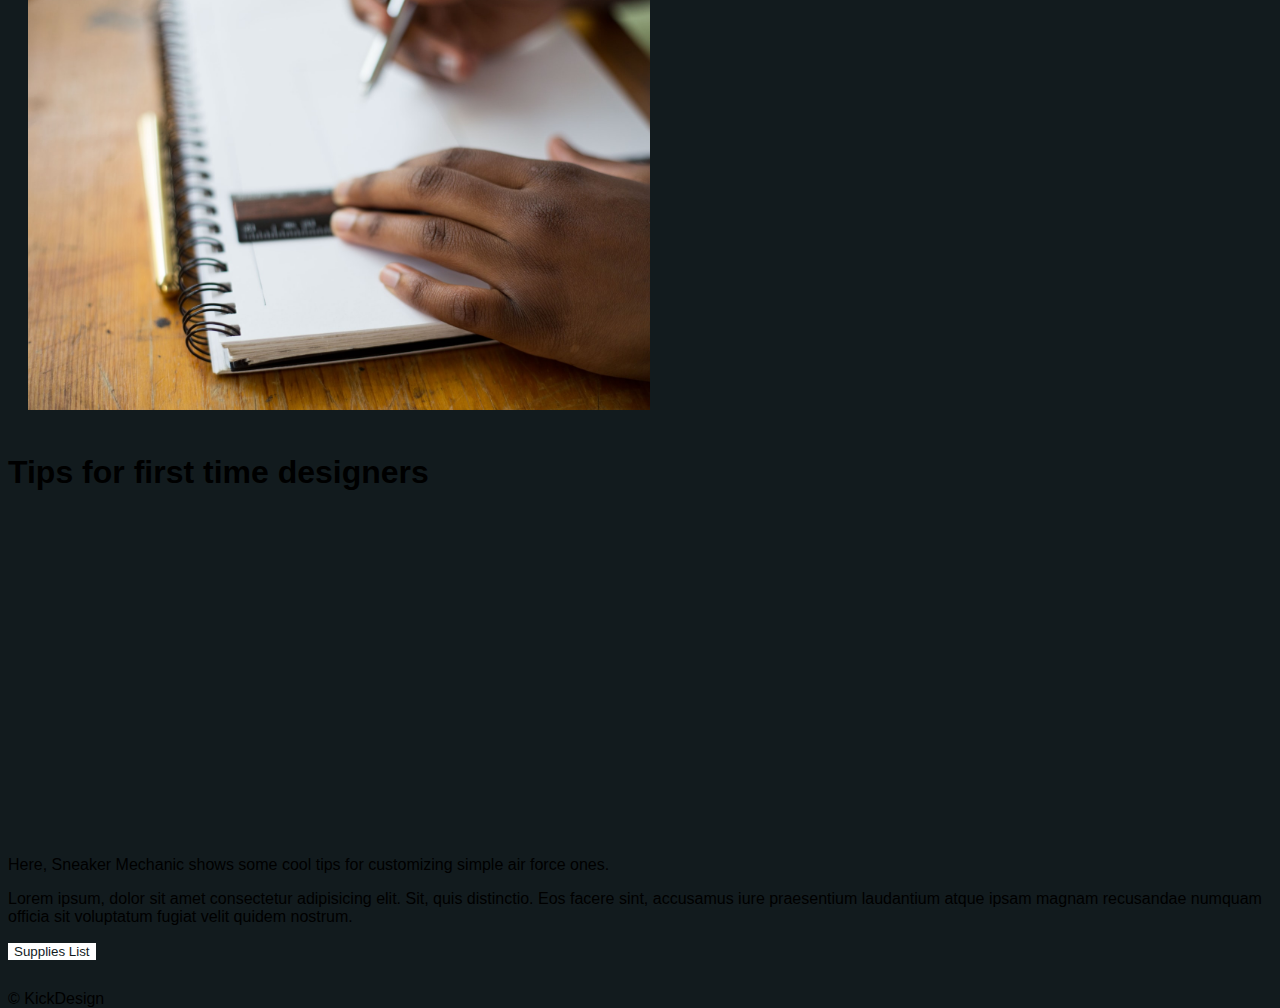
==== commit 4ff4eca5: "switched image and text" ====
--- a/index.html
+++ b/index.html
@@ -65,16 +65,8 @@
         <div class="row">
             <div class="col-md-6">
                 <div class="container">
-                  <div class="image">
-                      <img src="./images/paper-design.jpeg" alt="">
-                  </div>
-                </div>
-              </div>
-              <div class="col-md-6 .offset-md-4">
-                <div class="container">
-                  <div class="news-article">
-                    <div class="custom-tips">
-                        <h2>Why design on paper first?</h2>
+                  <div class="custom-tips">
+                    <h2>Why design on paper first?</h2>
                         <h4>It saves time</h4>
                         <p>I know it seems a little backwards that designing on paper first will help save time as it seems that it's more time consuming. But 
                            designing on paper first helps confirm any designs you had in your head. If you start designing the shoe, then later realize that it
@@ -82,6 +74,14 @@
                            add or remove anything that is on the shoe.
                         </p>
                         <button type="button" class="btn btn-primary">Learn More</button>
+                  </div>
+                </div>
+              </div>
+              <div class="col-md-6 .offset-md-4">
+                <div class="container">
+                  <div class="news-article">
+                    <div class="image">
+                      <img src="./images/paper-design.jpeg" alt="">
                     </div>
                   </div>
                 </div>
